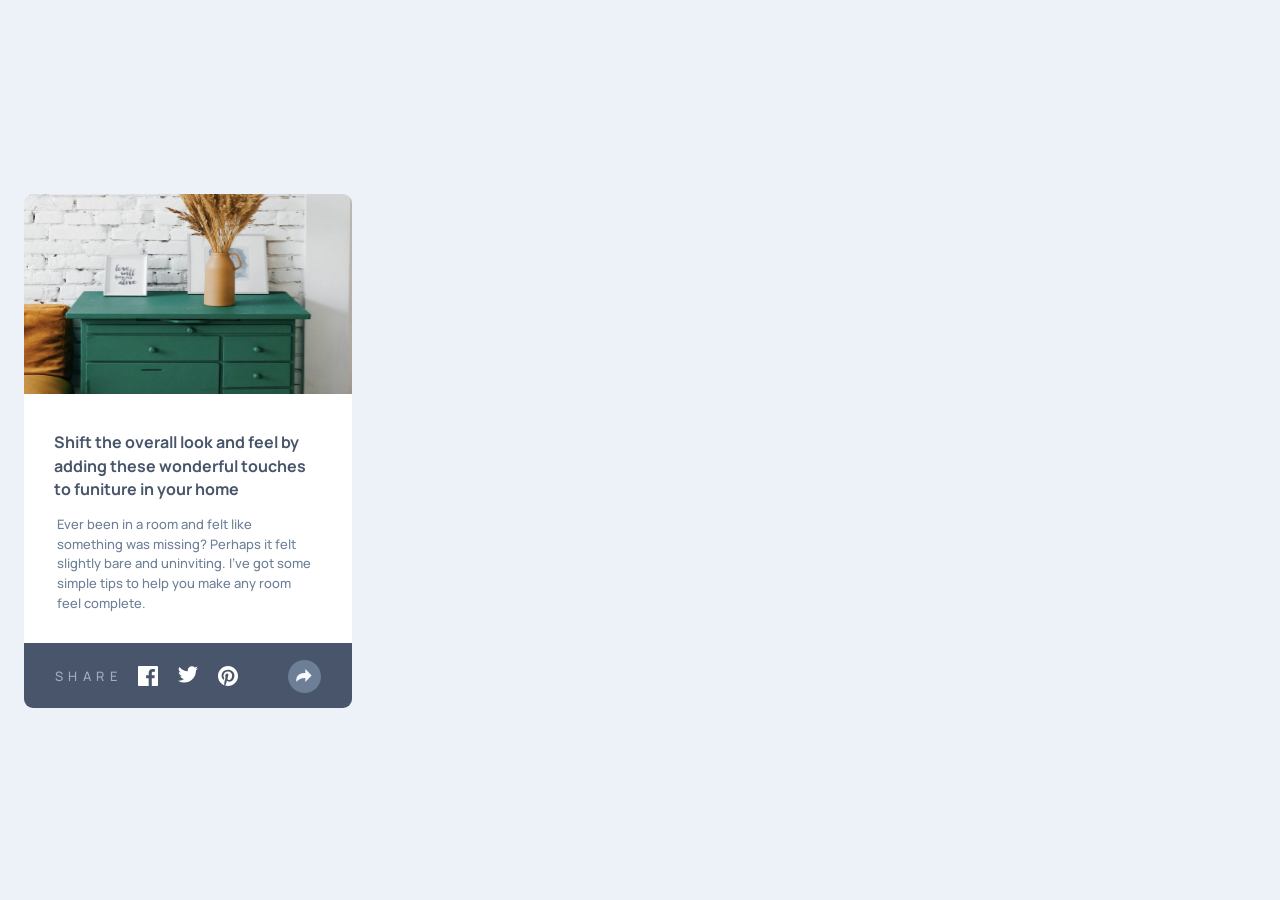
==== index.html @ f95bc946 "------" ====
<!DOCTYPE html>
<html lang="en">
<head>
  <meta charset="UTF-8">
  <meta name="viewport" content="width=device-width, initial-scale=1.0"> <!-- displays site properly based on user's device -->
  <link rel="icon" type="image/png" sizes="32x32" href="./images/favicon-32x32.png">
  <link rel="preload" 
  href="fonts/manrope-v20-latin-500.woff2"
  as="font"
  type="font/woff2"
  crossorigin>
  <link rel="preload" 
  href="fonts/manrope-v20-latin-700.woff2"
  as="font"
  type="font/woff2"
  crossorigin>
  <link rel="stylesheet" href="styles.css">
  <title>Frontend Mentor | Article preview component</title>
</head>
<body>
  <main class="parent-container">
    <img class="image" src="images/drawers.jpg" alt="Image of drawers" height="20" width="20">

    <div class="content-container">
      <h1 class="heading">Shift the overall look and feel by adding these wonderful touches to funiture in your home</h1>
      <p class="paragraph">
        Ever been in a room and felt like something was missing? Perhaps 
        it felt slightly bare and uninviting. I’ve got some simple tips 
        to help you make any room feel complete.  
      </p>
    </div>
    
    <div class="writer-container">
      <img class="profile-pic" src="images/avatar-michelle.jpg" alt="Profile picture of Michelle" height="20" width="20">
      <section class="publisher-name-and-date">
        <p class="publisher-name">Michelle Appleton</p>
        <p class="article-publish-date">28 Jun 2020</p>
      </section>
      <div class="share-container"> 
        <img class="share" src="images/icon-share.svg" alt="" height="20" width="20">
      </div>

      <div class="active">
        <h1 class="share-title">S H A R E</h1>
        <ul class="icons">
          <li><a href="https://www.facebook.com"><img src="images/icon-facebook.svg" alt="" height="20" width="20"></a></li>
          <li><a href="https://x.com/?lang=en-za"><img src="images/icon-twitter.svg" alt="" height="20" width="20"></a></li>
          <li><a href="https://www.pinterest.com"><img src="images/icon-pinterest.svg" alt="" height="20" width="20"></a></li>
        </ul>
        <div class="share-container-2"> 
          <img class="share-2" src="images/icon-share-2.svg" alt="" height="20" width="20">
        </div>
      </div>
    </div>
  </main>
</body>
</html>
---- styles.css ----
/* manrope-500 - latin */
@font-face {
  font-display: swap; /* Check https://developer.mozilla.org/en-US/docs/Web/CSS/@font-face/font-display for other options. */
  font-family: "Manrope";
  font-style: normal;
  font-weight: 500;
  src: url("fonts/manrope-v20-latin-500.woff2") format("woff2"); /* Chrome 36+, Opera 23+, Firefox 39+, Safari 12+, iOS 10+ */
}
/* manrope-700 - latin */
@font-face {
  font-display: swap; /* Check https://developer.mozilla.org/en-US/docs/Web/CSS/@font-face/font-display for other options. */
  font-family: "Manrope";
  font-style: normal;
  font-weight: 700;
  src: url("fonts/manrope-v20-latin-700.woff2") format("woff2"); /* Chrome 36+, Opera 23+, Firefox 39+, Safari 12+, iOS 10+ */
}
:root {
  --very-dark-grayish-blue: hsl(217, 19%, 35%);
  --desaturated-dark-blue:hsl(214, 17%, 51%);
  --grayish-blue: hsl(212, 23%, 69%);
  --light-grayish-blue:hsl(210, 46%, 95%);
  --white: hsl(0, 0%, 100%);
  --font-family: 'Manrope', sans-serif;
  --font-size: calc(13 / 16 * 1rem);
  --mobile-layout: calc(375 / 16 * 1rem);
  --desktop-layout: calc(1440 / 16 * 1rem) ;
}

/* || RESET */
*,
*::after,
*::before {
  margin: 0;
  padding: 0;
  box-sizing: border-box;
}

img,
picture,
video {
  display: block;
  max-width: 100%;
  height: auto;
}

input,
button,
textarea,
select {
  font: inherit;
  color: inherit;
  background: none;
  border-color: transparent;
}

a {
  text-decoration: none;
  color: inherit;
}

ul,
ol {
  list-style-type: none;
}

body {
  background-color: var(--light-grayish-blue);
  display: flex;
  justify-content: center;
  align-items: center;
  min-height: 100vh;
  width: var(--mobile-layout);
}

.parent-container {
  display: flex;
  align-items: center;
  justify-content: start;
  flex-direction: column;
  width: 20.5rem;
  height: 32rem;
  background-color: var(--white);
  border-top-left-radius: 0.5625rem;
  border-top-right-radius: 0.5625rem;
  border-bottom-left-radius: 0.5625rem;
  border-bottom-right-radius: 0.5625rem;
  font-family: var(--font-family);
}

.image {
  height: 12.5rem;
  width: 100%;
  border-top-left-radius: inherit;
  border-top-right-radius: inherit;
}

.content-container {
  display: flex;
  flex-direction: column;
  justify-content: center;
  gap: 0.8125rem;
  padding-block-start: 2.3125rem;
  padding-inline: 1.875rem;
  width: 100%;
  font-size: var(--font-size);
  margin-block-end: 1.875rem;
}

.heading {
  font-size: 1rem;
  color: var(--very-dark-grayish-blue);
  line-height: 1.48em;
}

.paragraph {
  line-height: 1.51em;
  padding-inline: 0.1875rem;
  padding-inline-end: 0.4375rem;
  color: var(--desaturated-dark-blue);
}

.writer-container {
  position: relative;
  display: flex;
  justify-content: start;
  align-items: center;
  width: 100%;
  padding-inline: 2rem;
  font-size: var(--font-size);
  gap: 0.875rem;
}

.profile-pic {
  width: 2.59375rem;
  border-radius: 12.5rem;
}

.publisher-name-and-date {
  display: flex;
  flex-direction: column;
  height: 100%;
  width: 12.5rem;
}

.publisher-name {
  padding-block-start: 0.25rem;
  color: var(--very-dark-grayish-blue);
  font-weight: 700;
}

.article-publish-date {
  padding-block-start: 0.125rem;
  font-weight: 500;
  color: var(--grayish-blue);
}

.share-container {
  display: flex;
  justify-content: center;
  align-items: center;
  margin-inline-start: 2.8125rem;
  height: 2.0625rem;
  width: 3.4375rem;
  border-radius: 31.25rem;
  background-color: var(--light-grayish-blue);
  padding-block-start: 0.0625rem;
  margin-block-start: 0.125rem;
}

.share {
  width: 0.9375rem;
}

.active {
  position: absolute;
  display: flex;
  justify-content: center;
  align-items: center;
  gap: 1.25rem;
  inset: 0;
  height: 4.0625rem;
  width: 100%;
  z-index: 1;
  background-color: var(--very-dark-grayish-blue);
  border-bottom-left-radius: 0.5625rem;
  border-bottom-right-radius: 0.5625rem;
}

.icons {
  display: flex;
  gap: 1.25rem;
}

.share-container-2 {
  display: flex;
  justify-content: center;
  align-items: center;
  margin-inline-start: 1.875rem;
  height: 2.0625rem;
  width: 2.01875rem;
  border-radius: 31.25rem;
  background-color: var(--desaturated-dark-blue);
  padding-block-start: 0.03125rem;
  margin-block-start: 0.125rem;
}

.share-2 {
  color: var(--light-grayish-blue);
  width: 1.1875rem;
}

.share-title {
  font-size: 0.8125rem;
  font-weight: 500;
  color: var(--grayish-blue);
  letter-spacing: 0.1em;
}/*# sourceMappingURL=styles.css.map */
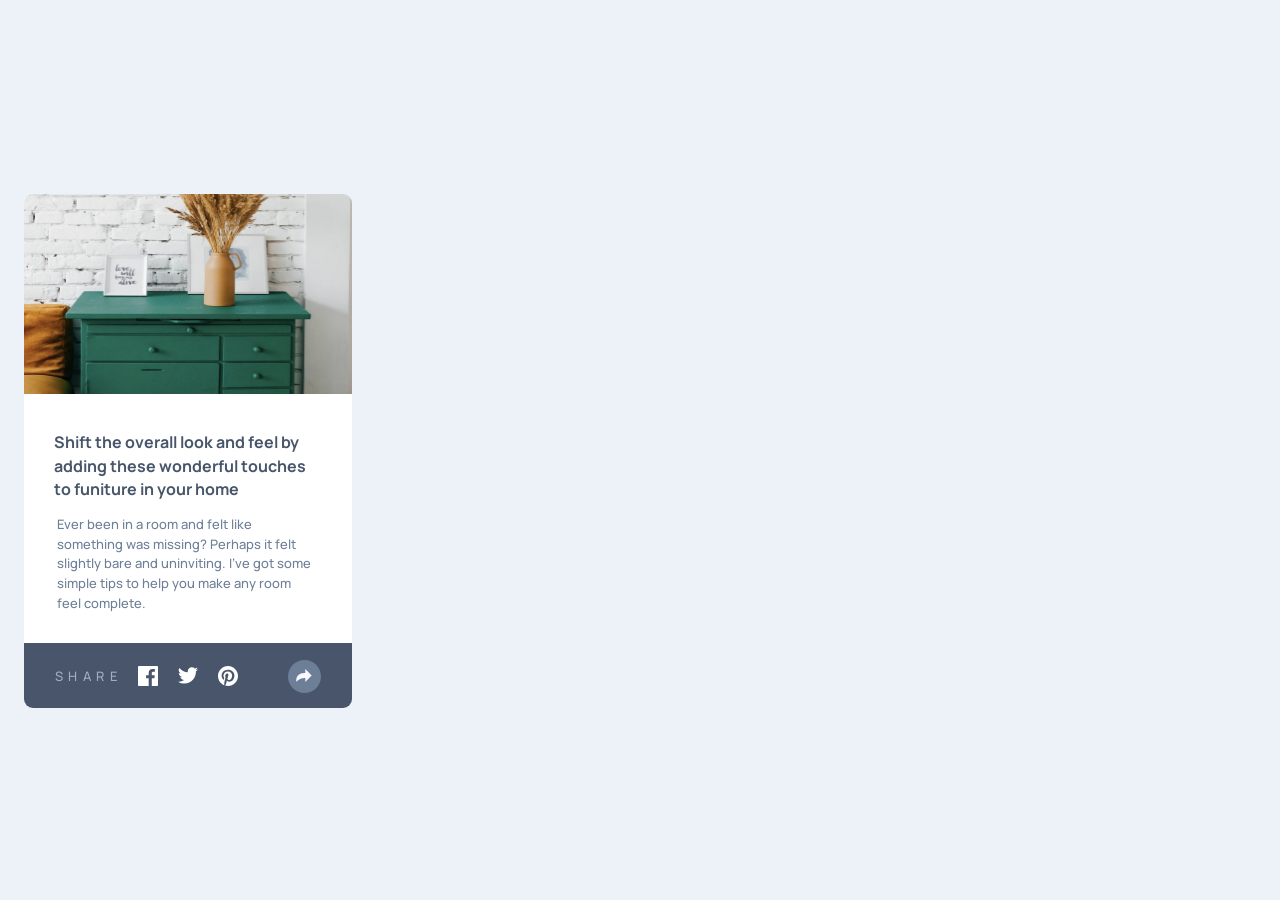
==== commit 15f3c6b6: "----" ====
--- a/index.html
+++ b/index.html
@@ -36,22 +36,23 @@
         <p class="publisher-name">Michelle Appleton</p>
         <p class="article-publish-date">28 Jun 2020</p>
       </section>
-      <div class="share-container"> 
+      <button class="share-container" type="button" aria-expanded="false"> 
         <img class="share" src="images/icon-share.svg" alt="" height="20" width="20">
-      </div>
+      </button>
 
-      <div class="active">
+      <div class="active" hidden>
         <h1 class="share-title">S H A R E</h1>
         <ul class="icons">
-          <li><a href="https://www.facebook.com"><img src="images/icon-facebook.svg" alt="" height="20" width="20"></a></li>
-          <li><a href="https://x.com/?lang=en-za"><img src="images/icon-twitter.svg" alt="" height="20" width="20"></a></li>
-          <li><a href="https://www.pinterest.com"><img src="images/icon-pinterest.svg" alt="" height="20" width="20"></a></li>
+          <li><a href="https://www.facebook.com" target="_blank"><img src="images/icon-facebook.svg" alt="" height="20" width="20"></a></li>
+          <li><a href="https://x.com/?lang=en-za" target="_blank"><img src="images/icon-twitter.svg" alt="" height="20" width="20"></a></li>
+          <li><a href="https://www.pinterest.com" target="_blank"><img src="images/icon-pinterest.svg" alt="" height="20" width="20"></a></li>
         </ul>
-        <div class="share-container-2"> 
+        <button class="share-container-2" type="button" aria-label="Close share panel"> 
           <img class="share-2" src="images/icon-share-2.svg" alt="" height="20" width="20">
-        </div>
+        </button>
       </div>
     </div>
   </main>
+  <script defer src="script.js"></script>
 </body>
 </html>
--- a/styles.css
+++ b/styles.css
@@ -188,6 +188,7 @@
 
 .icons {
   display: flex;
+  align-items: center;
   gap: 1.25rem;
 }
 
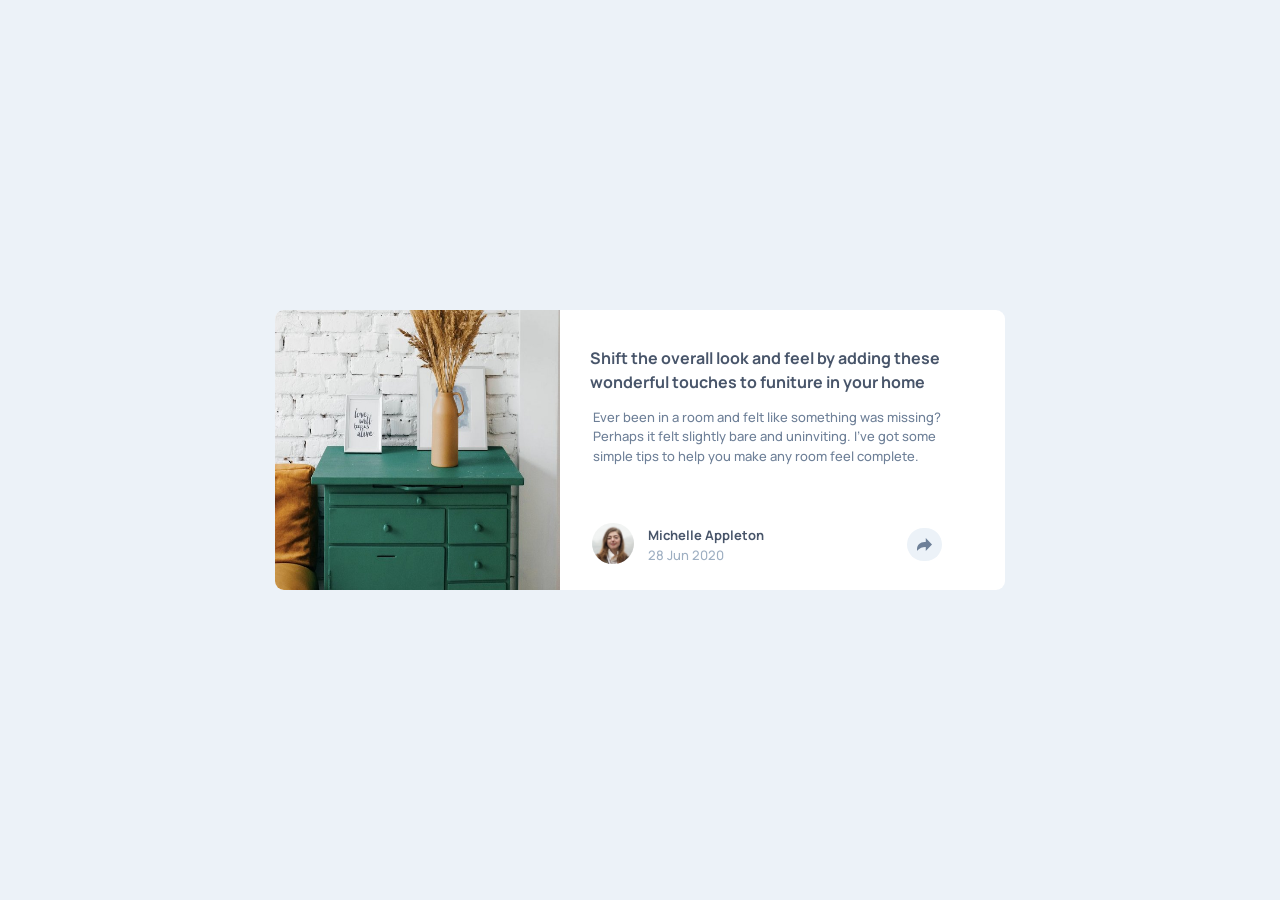
==== commit 8b70ab47: "--------------" ====
--- a/index.html
+++ b/index.html
@@ -40,7 +40,7 @@
         <img class="share" src="images/icon-share.svg" alt="" height="20" width="20">
       </button>
 
-      <div class="active" hidden>
+      <div class="active">
         <h1 class="share-title">S H A R E</h1>
         <ul class="icons">
           <li><a href="https://www.facebook.com" target="_blank"><img src="images/icon-facebook.svg" alt="" height="20" width="20"></a></li>
--- a/styles.css
+++ b/styles.css
@@ -23,7 +23,7 @@
   --font-family: 'Manrope', sans-serif;
   --font-size: calc(13 / 16 * 1rem);
   --mobile-layout: calc(375 / 16 * 1rem);
-  --desktop-layout: calc(1440 / 16 * 1rem) ;
+  --desktop-layout: calc(1440 / 16 * 1rem);
 }
 
 /* || RESET */
@@ -173,7 +173,7 @@
 
 .active {
   position: absolute;
-  display: flex;
+  display: none;
   justify-content: center;
   align-items: center;
   gap: 1.25rem;
@@ -184,6 +184,10 @@
   background-color: var(--very-dark-grayish-blue);
   border-bottom-left-radius: 0.5625rem;
   border-bottom-right-radius: 0.5625rem;
+}
+
+.active.show {
+  display: flex;
 }
 
 .icons {
@@ -215,4 +219,36 @@
   font-weight: 500;
   color: var(--grayish-blue);
   letter-spacing: 0.1em;
+}
+
+@media (min-width: 40rem) {
+  body {
+    width: 100%;
+  }
+  .parent-container {
+    display: grid;
+    grid-template-columns: 17.8125rem 1fr;
+    grid-template-rows: repeat(3, 5.8333333333rem);
+    width: 45.625rem;
+    height: 17.5rem;
+  }
+  .image {
+    height: 100%;
+    width: 17.8125rem;
+    border-top-right-radius: 0;
+    border-bottom-left-radius: 0.5625rem;
+    grid-row: 1/4;
+  }
+  .content-container {
+    flex-direction: column;
+    grid-row: 1/3;
+  }
+  .writer-container {
+    grid-row: 3/4;
+  }
+  .share-container {
+    height: 2.0625rem;
+    width: 2.1875rem;
+    padding-block-start: 0.03125rem;
+  }
 }/*# sourceMappingURL=styles.css.map */
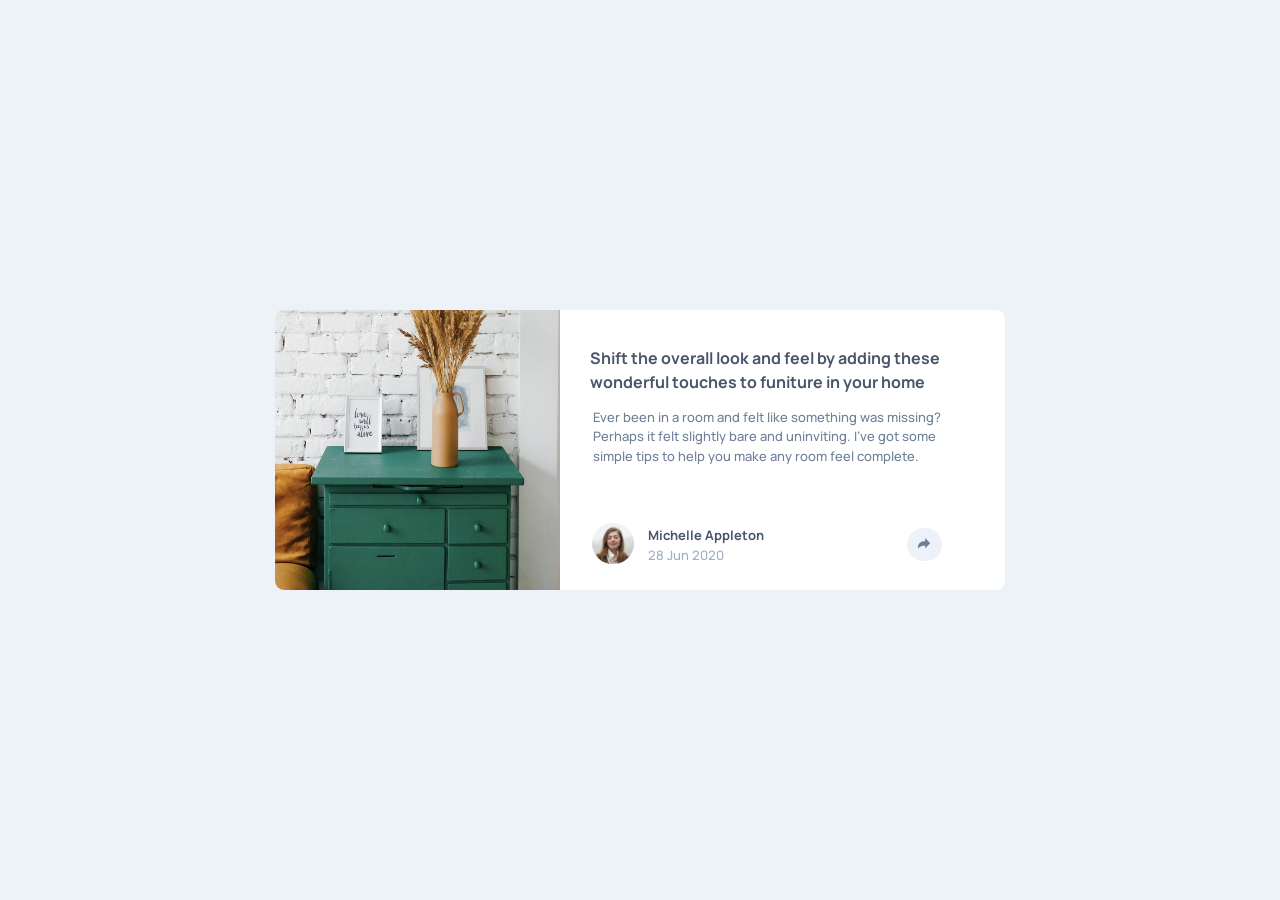
==== commit 20c7d551: "----" ====
--- a/index.html
+++ b/index.html
@@ -36,9 +36,7 @@
         <p class="publisher-name">Michelle Appleton</p>
         <p class="article-publish-date">28 Jun 2020</p>
       </section>
-      <button class="share-container" type="button" aria-expanded="false"> 
-        <img class="share" src="images/icon-share.svg" alt="" height="20" width="20">
-      </button>
+      <button class="share-container" type="button" aria-expanded="false"></button>
 
       <div class="active">
         <h1 class="share-title">S H A R E</h1>
@@ -47,9 +45,7 @@
           <li><a href="https://x.com/?lang=en-za" target="_blank"><img src="images/icon-twitter.svg" alt="" height="20" width="20"></a></li>
           <li><a href="https://www.pinterest.com" target="_blank"><img src="images/icon-pinterest.svg" alt="" height="20" width="20"></a></li>
         </ul>
-        <button class="share-container-2" type="button" aria-label="Close share panel"> 
-          <img class="share-2" src="images/icon-share-2.svg" alt="" height="20" width="20">
-        </button>
+        <button class="share-container-2" type="button" aria-label="Close share panel"></button>
       </div>
     </div>
   </main>
--- a/styles.css
+++ b/styles.css
@@ -69,7 +69,7 @@
   justify-content: center;
   align-items: center;
   min-height: 100vh;
-  width: var(--mobile-layout);
+  width: 100%;
 }
 
 .parent-container {
@@ -165,6 +165,9 @@
   background-color: var(--light-grayish-blue);
   padding-block-start: 0.0625rem;
   margin-block-start: 0.125rem;
+  background-image: url(images/icon-share.svg);
+  background-position: center;
+  background-repeat: no-repeat;
 }
 
 .share {
@@ -207,11 +210,9 @@
   background-color: var(--desaturated-dark-blue);
   padding-block-start: 0.03125rem;
   margin-block-start: 0.125rem;
-}
-
-.share-2 {
-  color: var(--light-grayish-blue);
-  width: 1.1875rem;
+  background-image: url(images/icon-share-2.svg);
+  background-position: center;
+  background-repeat: no-repeat;
 }
 
 .share-title {
@@ -221,7 +222,7 @@
   letter-spacing: 0.1em;
 }
 
-@media (min-width: 40rem) {
+@media (min-width: 60rem) {
   body {
     width: 100%;
   }
@@ -250,5 +251,47 @@
     height: 2.0625rem;
     width: 2.1875rem;
     padding-block-start: 0.03125rem;
+    background-image: url(images/icon-share.svg);
+    background-repeat: no-repeat;
+    background-position: center;
+  }
+  .share-container-2 {
+    display: none;
+  }
+  .icons {
+    width: 5rem;
+  }
+  .active {
+    position: absolute;
+    top: auto;
+    left: auto;
+    bottom: 3.125rem;
+    right: -1.25rem;
+    margin-bottom: 0.09375rem;
+    display: none;
+    justify-content: center;
+    align-items: center;
+    gap: 1.25rem;
+    width: 12.5rem;
+    height: 3.4375rem;
+    padding: 1.125rem;
+    background-color: var(--very-dark-grayish-blue);
+    border-radius: 0.75rem;
+    z-index: 2;
+    box-shadow: 0 0.375rem 1.125rem rgba(20, 29, 50, 0.15);
+  }
+  .active::after {
+    content: "";
+    position: absolute;
+    top: auto;
+    left: auto;
+    bottom: -0.4375rem;
+    right: 5.9375rem;
+    border-left: 0.4375rem solid transparent;
+    border-right: 0.4375rem solid transparent;
+    border-top: 0.4375rem solid var(--very-dark-grayish-blue);
+  }
+  .share-title {
+    font-size: 0.6875rem;
   }
 }/*# sourceMappingURL=styles.css.map */
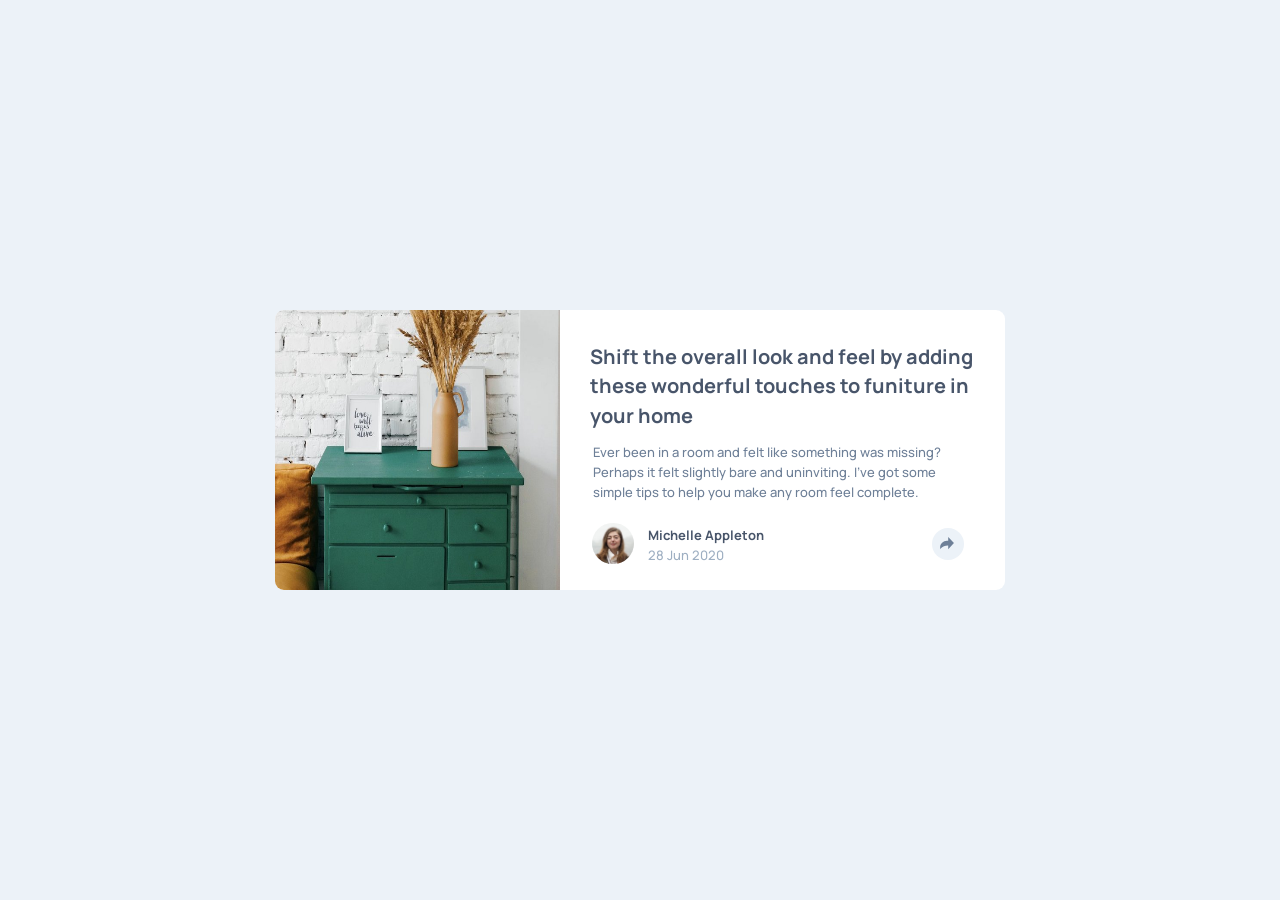
==== commit 0ae7592d: "-----" ====
--- a/index.html
+++ b/index.html
@@ -3,7 +3,7 @@
 <head>
   <meta charset="UTF-8">
   <meta name="viewport" content="width=device-width, initial-scale=1.0"> <!-- displays site properly based on user's device -->
-  <link rel="icon" type="image/png" sizes="32x32" href="./images/favicon-32x32.png">
+  <link rel="icon" type="image/png" sizes="32x32" href="../images/favicon-32x32.png">
   <link rel="preload" 
   href="fonts/manrope-v20-latin-500.woff2"
   as="font"
--- a/styles.css
+++ b/styles.css
@@ -4,7 +4,7 @@
   font-family: "Manrope";
   font-style: normal;
   font-weight: 500;
-  src: url("fonts/manrope-v20-latin-500.woff2") format("woff2"); /* Chrome 36+, Opera 23+, Firefox 39+, Safari 12+, iOS 10+ */
+  src: url("../fonts/manrope-v20-latin-500.woff2") format("woff2"); /* Chrome 36+, Opera 23+, Firefox 39+, Safari 12+, iOS 10+ */
 }
 /* manrope-700 - latin */
 @font-face {
@@ -12,7 +12,7 @@
   font-family: "Manrope";
   font-style: normal;
   font-weight: 700;
-  src: url("fonts/manrope-v20-latin-700.woff2") format("woff2"); /* Chrome 36+, Opera 23+, Firefox 39+, Safari 12+, iOS 10+ */
+  src: url("../fonts/manrope-v20-latin-700.woff2") format("woff2"); /* Chrome 36+, Opera 23+, Firefox 39+, Safari 12+, iOS 10+ */
 }
 :root {
   --very-dark-grayish-blue: hsl(217, 19%, 35%);
@@ -165,9 +165,10 @@
   background-color: var(--light-grayish-blue);
   padding-block-start: 0.0625rem;
   margin-block-start: 0.125rem;
-  background-image: url(images/icon-share.svg);
+  background-image: url(../images/icon-share.svg);
   background-position: center;
   background-repeat: no-repeat;
+  background-size: 1.0625rem;
 }
 
 .share {
@@ -210,9 +211,10 @@
   background-color: var(--desaturated-dark-blue);
   padding-block-start: 0.03125rem;
   margin-block-start: 0.125rem;
-  background-image: url(images/icon-share-2.svg);
+  background-image: url(../images/icon-share-2.svg);
   background-position: center;
   background-repeat: no-repeat;
+  background-size: 1.0625rem;
 }
 
 .share-title {
@@ -243,17 +245,30 @@
   .content-container {
     flex-direction: column;
     grid-row: 1/3;
+    margin-block-start: 0;
+    margin-block-end: 0;
+  }
+  .heading {
+    font-size: 1.25rem;
   }
   .writer-container {
     grid-row: 3/4;
   }
   .share-container {
-    height: 2.0625rem;
-    width: 2.1875rem;
+    height: 2rem;
+    width: 2.03125rem;
     padding-block-start: 0.03125rem;
-    background-image: url(images/icon-share.svg);
+    background-image: url(../images/icon-share.svg);
     background-repeat: no-repeat;
     background-position: center;
+    background-size: 1.0625rem;
+    margin-inline-start: 4.375rem;
+  }
+  .share-container.share-open {
+    background-image: url(../images/icon-share-2.svg);
+    background-position: center;
+    background-repeat: no-repeat;
+    background-color: var(--desaturated-dark-blue);
   }
   .share-container-2 {
     display: none;
@@ -265,8 +280,8 @@
     position: absolute;
     top: auto;
     left: auto;
-    bottom: 3.125rem;
-    right: -1.25rem;
+    bottom: 3.75rem;
+    right: -2.6875rem;
     margin-bottom: 0.09375rem;
     display: none;
     justify-content: center;
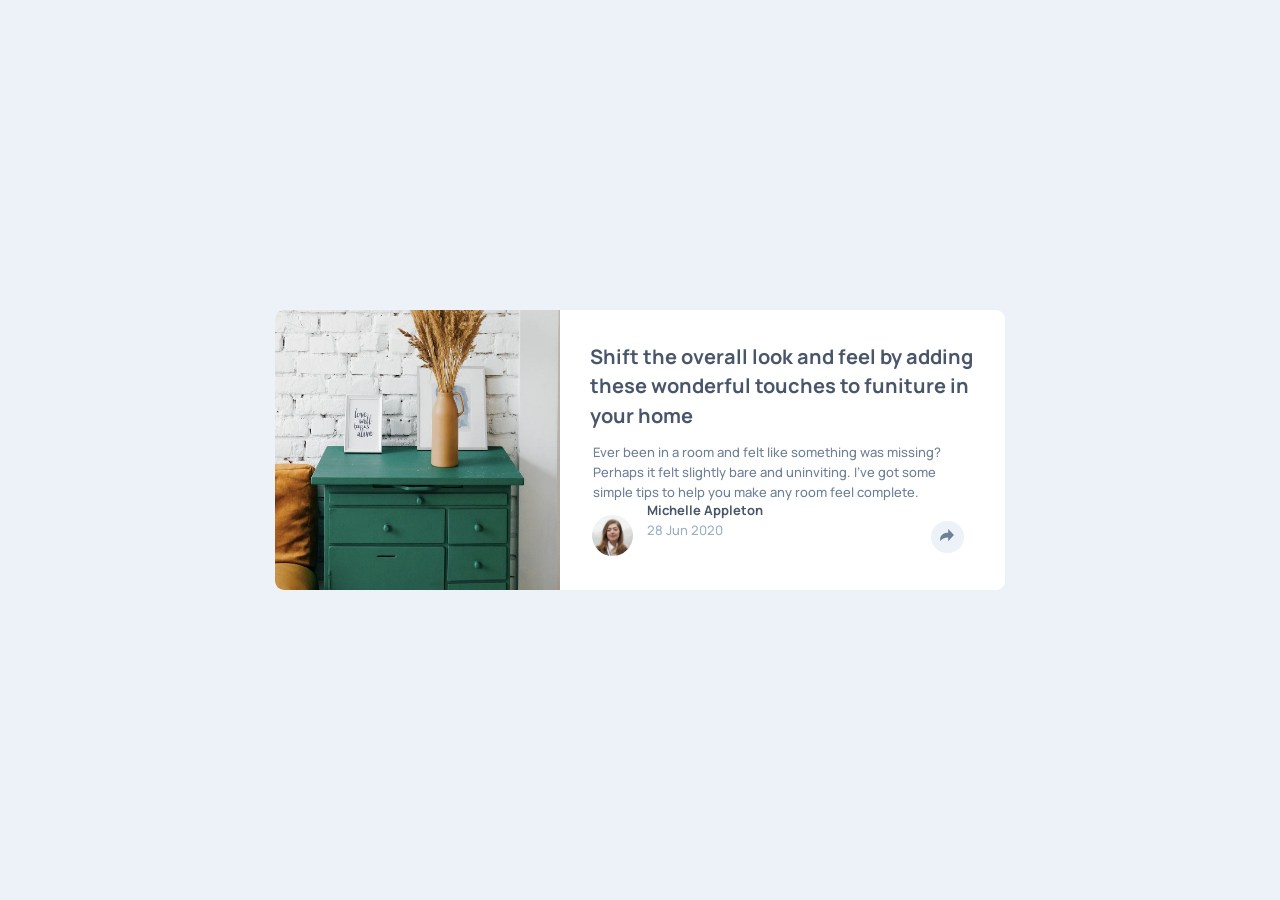
==== commit d2e7d8c5: "-----" ====
--- a/index.html
+++ b/index.html
@@ -3,7 +3,7 @@
 <head>
   <meta charset="UTF-8">
   <meta name="viewport" content="width=device-width, initial-scale=1.0"> <!-- displays site properly based on user's device -->
-  <link rel="icon" type="image/png" sizes="32x32" href="../images/favicon-32x32.png">
+  <link rel="icon" type="image/png" sizes="32x32" href="images/favicon-32x32.png">
   <link rel="preload" 
   href="fonts/manrope-v20-latin-500.woff2"
   as="font"
@@ -36,16 +36,16 @@
         <p class="publisher-name">Michelle Appleton</p>
         <p class="article-publish-date">28 Jun 2020</p>
       </section>
-      <button class="share-container" type="button" aria-expanded="false"></button>
+      <button class="share-button" type="button" aria-expanded="false"></button>
 
       <div class="active">
         <h1 class="share-title">S H A R E</h1>
         <ul class="icons">
-          <li><a href="https://www.facebook.com" target="_blank"><img src="images/icon-facebook.svg" alt="" height="20" width="20"></a></li>
-          <li><a href="https://x.com/?lang=en-za" target="_blank"><img src="images/icon-twitter.svg" alt="" height="20" width="20"></a></li>
-          <li><a href="https://www.pinterest.com" target="_blank"><img src="images/icon-pinterest.svg" alt="" height="20" width="20"></a></li>
+          <li class="icon"><a href="https://www.facebook.com" target="_blank"><img src="images/icon-facebook.svg" alt="" height="20" width="20"></a></li>
+          <li class="icon"><a href="https://x.com/?lang=en-za" target="_blank"><img src="images/icon-twitter.svg" alt="" height="20" width="20"></a></li>
+          <li class="icon"><a href="https://www.pinterest.com" target="_blank"><img src="images/icon-pinterest.svg" alt="" height="20" width="20"></a></li>
         </ul>
-        <button class="share-container-2" type="button" aria-label="Close share panel"></button>
+        <button class="share-button-2" type="button" aria-label="Close share panel"></button>
       </div>
     </div>
   </main>
--- a/styles.css
+++ b/styles.css
@@ -4,7 +4,7 @@
   font-family: "Manrope";
   font-style: normal;
   font-weight: 500;
-  src: url("../fonts/manrope-v20-latin-500.woff2") format("woff2"); /* Chrome 36+, Opera 23+, Firefox 39+, Safari 12+, iOS 10+ */
+  src: url("fonts/manrope-v20-latin-500.woff2") format("woff2"); /* Chrome 36+, Opera 23+, Firefox 39+, Safari 12+, iOS 10+ */
 }
 /* manrope-700 - latin */
 @font-face {
@@ -12,7 +12,7 @@
   font-family: "Manrope";
   font-style: normal;
   font-weight: 700;
-  src: url("../fonts/manrope-v20-latin-700.woff2") format("woff2"); /* Chrome 36+, Opera 23+, Firefox 39+, Safari 12+, iOS 10+ */
+  src: url("fonts/manrope-v20-latin-700.woff2") format("woff2"); /* Chrome 36+, Opera 23+, Firefox 39+, Safari 12+, iOS 10+ */
 }
 :root {
   --very-dark-grayish-blue: hsl(217, 19%, 35%);
@@ -124,6 +124,7 @@
   display: flex;
   justify-content: start;
   align-items: center;
+  height: 100%;
   width: 100%;
   padding-inline: 2rem;
   font-size: var(--font-size);
@@ -131,8 +132,9 @@
 }
 
 .profile-pic {
-  width: 2.59375rem;
+  width: 2.5625rem;
   border-radius: 12.5rem;
+  margin-block-end: 0.9375rem;
 }
 
 .publisher-name-and-date {
@@ -154,7 +156,7 @@
   color: var(--grayish-blue);
 }
 
-.share-container {
+.share-button {
   display: flex;
   justify-content: center;
   align-items: center;
@@ -165,7 +167,8 @@
   background-color: var(--light-grayish-blue);
   padding-block-start: 0.0625rem;
   margin-block-start: 0.125rem;
-  background-image: url(../images/icon-share.svg);
+  margin-block-end: 0.9375rem;
+  background-image: url(images/icon-share.svg);
   background-position: center;
   background-repeat: no-repeat;
   background-size: 1.0625rem;
@@ -177,21 +180,23 @@
 
 .active {
   position: absolute;
-  display: none;
+  display: flex;
   justify-content: center;
   align-items: center;
   gap: 1.25rem;
   inset: 0;
-  height: 4.0625rem;
+  height: 100%;
   width: 100%;
   z-index: 1;
   background-color: var(--very-dark-grayish-blue);
   border-bottom-left-radius: 0.5625rem;
   border-bottom-right-radius: 0.5625rem;
+  opacity: 0;
+  transition: opacity 0.4s ease;
 }
 
 .active.show {
-  display: flex;
+  opacity: 1;
 }
 
 .icons {
@@ -200,7 +205,16 @@
   gap: 1.25rem;
 }
 
-.share-container-2 {
+.icon {
+  transform: translateY(0);
+  transition: transform 0.3s ease;
+}
+
+.icon:hover {
+  transform: translateY(-0.125rem);
+}
+
+.share-button-2 {
   display: flex;
   justify-content: center;
   align-items: center;
@@ -211,7 +225,7 @@
   background-color: var(--desaturated-dark-blue);
   padding-block-start: 0.03125rem;
   margin-block-start: 0.125rem;
-  background-image: url(../images/icon-share-2.svg);
+  background-image: url(images/icon-share-2.svg);
   background-position: center;
   background-repeat: no-repeat;
   background-size: 1.0625rem;
@@ -254,27 +268,28 @@
   .writer-container {
     grid-row: 3/4;
   }
-  .share-container {
+  .share-button {
     height: 2rem;
     width: 2.03125rem;
     padding-block-start: 0.03125rem;
-    background-image: url(../images/icon-share.svg);
+    background-image: url(images/icon-share.svg);
     background-repeat: no-repeat;
     background-position: center;
     background-size: 1.0625rem;
     margin-inline-start: 4.375rem;
-  }
-  .share-container.share-open {
-    background-image: url(../images/icon-share-2.svg);
+    transition: background-color 0.3s ease, background-image 0.3s ease;
+  }
+  .share-button.share-open {
+    background-image: url(images/icon-share-2.svg);
     background-position: center;
     background-repeat: no-repeat;
     background-color: var(--desaturated-dark-blue);
   }
-  .share-container-2 {
+  .share-button-2 {
     display: none;
   }
   .icons {
-    width: 5rem;
+    width: 5.3125rem;
   }
   .active {
     position: absolute;
@@ -283,7 +298,8 @@
     bottom: 3.75rem;
     right: -2.6875rem;
     margin-bottom: 0.09375rem;
-    display: none;
+    opacity: 0;
+    transition: opacity 0.4s ease;
     justify-content: center;
     align-items: center;
     gap: 1.25rem;
@@ -293,7 +309,7 @@
     background-color: var(--very-dark-grayish-blue);
     border-radius: 0.75rem;
     z-index: 2;
-    box-shadow: 0 0.375rem 1.125rem rgba(20, 29, 50, 0.15);
+    box-shadow: 0 0.375rem 1.125rem var(--desaturated-dark-blue);
   }
   .active::after {
     content: "";
